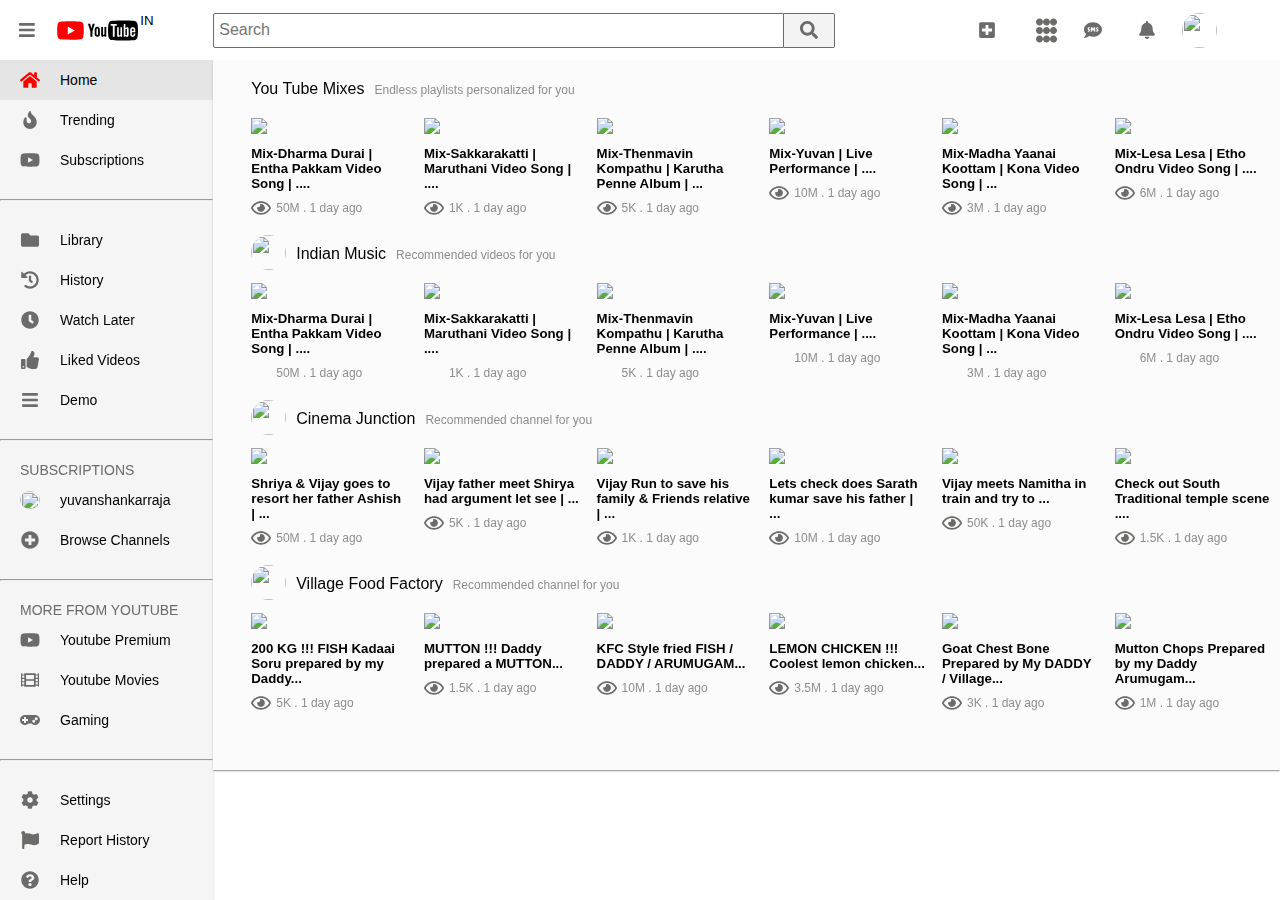
==== index.html @ 405118ec "Changed: SVG sprite images" ====
<!DOCTYPE html>
<html>
<head>
	<link rel="icon" href="images/favicon_96-vflW9Ec0w.png" sizez="96x96" />
	<title>YouTube</title>
	<meta charset="UTF-8" />
	<meta name="description" content="Youtube Web Application" />
	<meta name="keywords" content="youtube" />
	<meta name="author" content="Satham Hussain" />
	<meta name="viewport" content="width=device-width, initial-scale=1.0" />
	<link rel="stylesheet" href="youtube.css" />
</head>
<body>
	<header>
		<nav class="desktop">
			<ul class="col-l-2 left">
				<li class="col-l-2">
					<svg height="18" width="20">
						<use xlink:href="sprites.svg#bars"></use>
 					</svg>
				</li>
				<li class="col-l-10">
					<svg height="25" width="35">
						<use xlink:href="sprites.svg#play-icon"></use>
 					</svg>
					<svg height="25" width="35">
						<use xlink:href="sprites.svg#youtube"></use>
 					</svg>
 					<sup>IN</sup>
				</li>
			</ul>
			<ul class="col-l-7 desktop left">
				<li class="col-l-10">
					<div class="col-l-11">
						<input class="col-l-12" type="text" value="" placeholder="Search">
					</div>
					<div class="col-l-1">
						<svg height="18" width="20">
							<use xlink:href="sprites.svg#search-icon"></use>
						</svg>
					</div>
				</li>
			</ul>
			<ul class="col-l-3 right">
				<li class="col-l-2">
					<svg height="18" width="20">
						<use xlink:href="sprites.svg#plus-square"></use>
					</svg>
				</li>
				<li class="col-l-2">
					<svg preserveAspectRatio="xMidYMid meet" height="25" width="35">
						<use xlink:href="sprites.svg#ellipsis-v" x="0" y="0"></use>
						<use xlink:href="sprites.svg#ellipsis-v" x="7" y="0"></use>
						<use xlink:href="sprites.svg#ellipsis-v" x="14" y="0"></use>
					</svg>
				</li>
				<li class="col-l-2">
					<svg height="18" width="20">
						<use xlink:href="sprites.svg#sms"></use>
					</svg>
				</li>
				<li class="col-l-2">
					<svg height="18" width="20">
						<use xlink:href="sprites.svg#bell"></use>
					</svg>
					<!--
						<sup><div>6</div></sup>
					-->
				</li>
				<li class="col-l-2">
					<div class="user-img">
						<img src="https://yt3.ggpht.com/a-/AAuE7mBJAxGrt_FuOMkSn2NJ43f8de4fMuPC3uu2xA=s88-c-k-c0x00ffffff-no-rj-mo">
					</div>
				</li>
			</ul>
		</nav>

		<nav class="mobile">
			<ul class="left">
				<li>
					<svg height="18" width="20">
						<use xlink:href="sprites.svg#bars"></use>
 					</svg>
				</li>
				<li>
					<svg height="25" width="35">
						<use xlink:href="sprites.svg#play-icon"></use>
 					</svg>
					<svg height="25" width="35">
						<use xlink:href="sprites.svg#youtube"></use>
 					</svg>
 					<sup>IN</sup>
				</li>
			</ul>
			<ul class="right">
				<li>
					<svg height="18" width="20">
						<use xlink:href="sprites.svg#plus-square"></use>
					</svg>
				</li>
				<li>
					<svg height="18" width="20">
						<use xlink:href="sprites.svg#search-icon"></use>
					</svg>
				</li>
				<li>
					<div class="user-img">
						<img src="header/user-image.jpg">
					</div>
				</li>
			</ul>
		</nav>
	</header>

	<aside>
		<ul class="bottom">
			<li class="col-l-12">
				<svg height="18" width="20">
					<use xlink:href="sprites.svg#home"></use>
				</svg>
				<span>Home</span>
			</li>
			<li class="col-l-12">
				<svg height="18" width="20">
					<use xlink:href="sprites.svg#trending"></use>
				</svg>
				<span>Trending</span>
			</li>
			<li class="col-l-12">
				<svg height="18" width="20">
					<use fill="black" xlink:href="sprites.svg#play-icon-gray"></use>
				</svg>
				<span>Subscriptions</span>
			</li>
			<li class="col-l-12">
				<hr class="col-l-12" />
			</li>
			<li class="col-l-12">
				<svg height="18" width="20">
					<use xlink:href="sprites.svg#library"></use>
				</svg>
				<span>Library</span>
			</li>
			<li class="col-l-12">
				<svg height="18" width="20">
					<use xlink:href="sprites.svg#history"></use>
				</svg>
				<span>History</span>
			</li>
			<li class="col-l-12">
				<svg height="18" width="20">
					<use xlink:href="sprites.svg#clock"></use>
				</svg>
				<span>Watch Later</span>
			</li>
			<li class="col-l-12">
				<svg height="18" width="20">
					<use xlink:href="sprites.svg#thumbs-up"></use>
				</svg>
				<span>Liked Videos</span>
			</li>
			<li class="col-l-12">
				<svg height="18" width="20">
					<use xlink:href="sprites.svg#bars"></use>
				</svg>
				<span>Demo</span>
			</li>
			<li class="col-l-12">
				<hr class="col-l-12" />
			</li>
			<li class="col-l-12 aside-head">
				<span>SUBSCRIPTIONS</span>
			</li>
			<li class="col-l-12">
				<div>
					<img src="header/yuvan.jpg">
				</div>
				<div>
					<span>yuvanshankarraja</span>
				</div>
			</li>
			<li class="col-l-12">
				<svg height="18" width="20">
					<use xlink:href="sprites.svg#plus-circle"></use>
				</svg>
				<span>Browse Channels</span>
			</li>
			<li class="col-l-12">
				<hr class="col-l-12" />
			</li>
			<li class="col-l-12 aside-head">
				<span>MORE FROM YOUTUBE</span>
			</li>
			<li class="col-l-12">
				<svg height="18" width="20">
					<use xlink:href="sprites.svg#play-icon-gray"></use>
				</svg>
				<span>Youtube Premium</span>
			</li>
			<li class="col-l-12">
				<svg height="18" width="20">
					<use xlink:href="sprites.svg#film"></use>
				</svg>
				<span>Youtube Movies</span>
			</li>
			<li class="col-l-12">
				<svg height="18" width="20">
					<use xlink:href="sprites.svg#game"></use>
				</svg>
				<span>Gaming</span>
			</li>
			<li class="col-l-12">
				<hr class="col-l-12" />
			</li>
			<li class="col-l-12">
				<svg height="18" width="20">
					<use xlink:href="sprites.svg#settings"></use>
				</svg>
				<span>Settings</span>
			</li>
			<li class="col-l-12">
				<svg height="18" width="20">
					<use xlink:href="sprites.svg#flag"></use>
				</svg>
				<span>Report History</span>
			</li>
			<li class="col-l-12">
				<svg height="18" width="20">
					<use xlink:href="sprites.svg#questions"></use>
				</svg>
				<span>Help</span>
			</li>
			<li class="col-l-12">
				<svg height="18" width="20">
					<use xlink:href="sprites.svg#comments"></use>
				</svg>
				<span>Send Feedback</span>
			</li>
		</ul>
	</aside>

	<section>
		<div class="youtube-mixes">
	    	<div class="col-l-12">
	    		<div>
	            	<h4 class="left">You Tube Mixes</h4>
	            	<span>Endless playlists personalized for you</span>
	            </div>  
	    	</div>
	    	<div class="col-l-12">
	    		<div class="col-l-2 left">
	    			<div class="col-l-12">
	    				<img src="images/youtube-mix-1.jpg">
	    			</div>
	    			<div class="col-l-12">
		            	<h5>Mix-Dharma Durai | Entha Pakkam Video Song | ....</h5>
		        	</div>
		        	<div class="col-l-12">
		        		<svg height="18" width="20">
							<use xlink:href="sprites.svg#eye"></use>
						</svg>
		            	<span>50M . 1 day ago</span>
		        	</div>
	    		</div>
	    		<div class="col-l-2 left">
	    			<div class="col-l-12">
	    				<img src="images/youtube-mix-2.jpg">
	    			</div>
	    			<div class="col-l-12">
		            	<h5>Mix-Sakkarakatti | Maruthani Video Song | ....</h5>
		        	</div>
		        	<div class="col-l-12">
		        		<svg height="18" width="20">
							<use xlink:href="sprites.svg#eye"></use>
						</svg>
		            	<span>1K . 1 day ago</span>
		        	</div>
	    		</div>
	    		<div class="col-l-2 left">
	    			<div class="col-l-12">
	    				<img src="images/youtube-mix-3.jpg">
	    			</div>
	    			<div class="col-l-12">
		            	<h5>Mix-Thenmavin Kompathu | Karutha Penne Album | ...</h5>
		        	</div>
		        	<div class="col-l-12">
		        		<svg height="18" width="20">
							<use xlink:href="sprites.svg#eye"></use>
						</svg>
		            	<span>5K . 1 day ago</span>
		        	</div>
	    		</div>
	    		<div class="col-l-2 left">
	    			<div class="col-l-12">
	    				<img src="images/youtube-mix-4.jpg">
	    			</div>
	    			<div class="col-l-12">
		            	<h5>Mix-Yuvan | Live Performance | ....</h5>
		        	</div>
		        	<div class="col-l-12">
		        		<svg height="18" width="20">
							<use xlink:href="sprites.svg#eye"></use>
						</svg>
		            	<span>10M . 1 day ago</span>
		        	</div>
	    		</div>
	    		<div class="col-l-2 left">
	    			<div class="col-l-12">
	    				<img src="images/youtube-mix-5.jpg">
	    			</div>
	    			<div class="col-l-12">
		            	<h5>Mix-Madha Yaanai Koottam | Kona Video Song | ...</h5>
		        	</div>
		        	<div class="col-l-12">
		        		<svg height="18" width="20">
							<use xlink:href="sprites.svg#eye"></use>
						</svg>
		            	<span>3M . 1 day ago</span>
		        	</div>
	    		</div>
	    		<div class="col-l-2 left">
	    			<div class="col-l-12">
	    				<img src="images/youtube-mix-6.jpg">
	    			</div>
	    			<div class="col-l-12">
		            	<h5>Mix-Lesa Lesa | Etho Ondru Video Song | ....</h5>
		        	</div>
		        	<div class="col-l-12">
		        		<svg height="18" width="20">
							<use xlink:href="sprites.svg#eye"></use>
						</svg>
		            	<span>6M . 1 day ago</span>
		        	</div>
	    		</div>
		    </div>
	    </div>

	    <div class="youtube-mixes">
	    	<div class="col-l-12 channel">
	    		<div class="left">
	    			<img src="images/indian-music-header-img.jpg">
	    		</div>
	    		<div class="left">
	    			<h4 class="left">Indian Music</h4>
	    			<span>Recommended videos for you</span>
	    		</div> 
	    	</div>
	    	<div class="col-l-12">
	    		<div class="col-l-2 left">
	    			<div class="col-l-12">
	    				<img src="images/indian-music-1.webp">
	    			</div>
	    			<div class="col-l-12">
		            	<h5>Mix-Dharma Durai | Entha Pakkam Video Song | ....</h5>
		        	</div>
		        	<div class="col-l-12">
		        		<svg height="18" width="20">
							<use xlink:href="#eye"></use>
						</svg>
		            	<span>50M . 1 day ago</span>
		        	</div>
	    		</div>
	    		<div class="col-l-2 left">
	    			<div class="col-l-12">
	    				<img src="images/indian-music-2.webp">
	    			</div>
	    			<div class="col-l-12">
		            	<h5>Mix-Sakkarakatti | Maruthani Video Song | ....</h5>
		        	</div>
		        	<div class="col-l-12">
		        		<svg height="18" width="20">
							<use xlink:href="#eye"></use>
						</svg>
		            	<span>1K . 1 day ago</span>
		        	</div>
	    		</div>
	    		<div class="col-l-2 left">
	    			<div class="col-l-12">
	    				<img src="images/indian-music-3.webp">
	    			</div>
	    			<div class="col-l-12">
		            	<h5>Mix-Thenmavin Kompathu | Karutha Penne Album | ....</h5>
		        	</div>
		        	<div class="col-l-12">
		        		<svg height="18" width="20">
							<use xlink:href="#eye"></use>
						</svg>
		            	<span>5K . 1 day ago</span>
		        	</div>
	    		</div>
	    		<div class="col-l-2 left">
	    			<div class="col-l-12">
	    				<img src="images/indian-music-4.webp">
	    			</div>
	    			<div class="col-l-12">
		            	<h5>Mix-Yuvan | Live Performance | ....</h5>
		        	</div>
		        	<div class="col-l-12">
		        		<svg height="18" width="20">
							<use xlink:href="#eye"></use>
						</svg>
		            	<span>10M . 1 day ago</span>
		        	</div>
	    		</div>
	    		<div class="col-l-2 left">
	    			<div class="col-l-12">
	    				<img src="images/indian-music-5.webp">
	    			</div>
	    			<div class="col-l-12">
		            	<h5>Mix-Madha Yaanai Koottam | Kona Video Song | ...</h5>
		        	</div>
		        	<div class="col-l-12">
		        		<svg height="18" width="20">
							<use xlink:href="#eye"></use>
						</svg>
		            	<span>3M . 1 day ago</span>
		        	</div>
	    		</div>
	    		<div class="col-l-2 left">
	    			<div class="col-l-12">
	    				<img src="images/indian-music-6.webp">
	    			</div>
	    			<div class="col-l-12">
		            	<h5>Mix-Lesa Lesa | Etho Ondru Video Song | ....</h5>
		        	</div>
		        	<div class="col-l-12">
		        		<svg height="18" width="20">
							<use xlink:href="#eye"></use>
						</svg>
		            	<span>6M . 1 day ago</span>
		        	</div>
	    		</div>
		    </div>
	    </div>

	    <div class="youtube-mixes">
	    	<div class="col-l-12 channel">
	    		<div class="left">
	    			<img src="https://yt3.ggpht.com/a/AGF-l7905nm-gIWXtkDOrh_U5d5lN9LC7G1upDh61w=s88-c-k-c0x00ffffff-no-rj">
	    		</div>
	    		<div class="left">
	    			<h4 class="left">Cinema Junction</h4>
	            	<span>Recommended channel for you</span>
	    		</div>
	    	</div>
	    	<div class="col-l-12">
	    		<div class="col-l-2 left">
	    			<div class="col-l-12">
	    				<img src="https://i.ytimg.com/vi/OfsIRYeYGdY/hqdefault.jpg?sqp=-oaymwEZCNACELwBSFXyq4qpAwsIARUAAIhCGAFwAQ==&rs=AOn4CLDJxdCMRQsJl7ODzXnHjXT1UoSnSA">
	    			</div>
	    			<div class="col-l-12">
		            	<h5>Shriya & Vijay goes to resort her father Ashish | ...</h5>
		        	</div>
		        	<div class="col-l-12">
		        		<svg height="18" width="20">
							<use xlink:href="sprites.svg#eye"></use>
						</svg>
		            	<span>50M . 1 day ago</span>
		        	</div>
	    		</div>
	    		<div class="col-l-2 left">
	    			<div class="col-l-12">
	    				<img src="https://i.ytimg.com/vi/qJ5aTzxfykY/hqdefault.jpg?sqp=-oaymwEZCNACELwBSFXyq4qpAwsIARUAAIhCGAFwAQ==&rs=AOn4CLCFZbvv9BDdz9PlK1TyhgqrEJfb3Q">
	    			</div>
	    			<div class="col-l-12">
		            	<h5>Vijay father meet Shirya had argument let see | ...</h5>
		        	</div>
		        	<div class="col-l-12">
		        		<svg height="18" width="20">
							<use xlink:href="sprites.svg#eye"></use>
						</svg>
		            	<span>5K . 1 day ago</span>
		        	</div>
	    		</div>
	    		<div class="col-l-2 left">
	    			<div class="col-l-12">
	    				<img src="https://i.ytimg.com/vi/4RDtxdTxNQc/hqdefault.jpg?sqp=-oaymwEZCNACELwBSFXyq4qpAwsIARUAAIhCGAFwAQ==&rs=AOn4CLBUpXtq625wVirOW_Mavita_1dJFg">
	    			</div>
	    			<div class="col-l-12">
		            	<h5>Vijay Run to save his family & Friends relative | ...</h5>
		        	</div>
		        	<div class="col-l-12">
		        		<svg height="18" width="20">
							<use xlink:href="sprites.svg#eye"></use>
						</svg>
		            	<span>1K . 1 day ago</span>
		        	</div>
	    		</div>
	    		<div class="col-l-2 left">
	    			<div class="col-l-12">
	    				<img src="https://i.ytimg.com/vi/hNFfqd-wo4I/hqdefault.jpg?sqp=-oaymwEZCNACELwBSFXyq4qpAwsIARUAAIhCGAFwAQ==&rs=AOn4CLDd_AN0xjXiXEgQHyz-jgdqkmUaMA">
	    			</div>
	    			<div class="col-l-12">
		            	<h5>Lets check does Sarath kumar save his father | ...</h5>
		        	</div>
		        	<div class="col-l-12">
		        		<svg height="18" width="20">
							<use xlink:href="sprites.svg#eye"></use>
						</svg>
		            	<span>10M . 1 day ago</span>
		        	</div>
	    		</div>
	    		<div class="col-l-2 left">
	    			<div class="col-l-12">
	    				<img src="https://i.ytimg.com/vi/WTkRMgxRHDQ/hqdefault.jpg?sqp=-oaymwEZCNACELwBSFXyq4qpAwsIARUAAIhCGAFwAQ==&rs=AOn4CLB9iiphcHjc2hlstw6PK2V_9pXY0g">
	    			</div>
	    			<div class="col-l-12">
		            	<h5>Vijay meets Namitha in train and try to ...</h5>
		        	</div>
		        	<div class="col-l-12">
		        		<svg height="18" width="20">
							<use xlink:href="sprites.svg#eye"></use>
						</svg>
		            	<span>50K . 1 day ago</span>
		        	</div>
	    		</div>
	    		<div class="col-l-2 left">
	    			<div class="col-l-12">
	    				<img src="https://i.ytimg.com/vi/h6i3FiPhPXA/hqdefault.jpg?sqp=-oaymwEZCNACELwBSFXyq4qpAwsIARUAAIhCGAFwAQ==&rs=AOn4CLDx9l83N84GzfwCxyS_0PEZoBzB2w">
	    			</div>
	    			<div class="col-l-12">
		            	<h5>Check out South Traditional temple scene ....</h5>
		        	</div>
		        	<div class="col-l-12">
		        		<svg height="18" width="20">
							<use xlink:href="sprites.svg#eye"></use>
						</svg>
		            	<span>1.5K . 1 day ago</span>
		        	</div>
	    		</div>
		    </div>
	    </div>

	    <div class="youtube-mixes">
	    	<div class="col-l-12 channel">
	    		<div class="left">
	    			<img src="https://yt3.ggpht.com/a/AGF-l7_4Ahh2XSRoxNf2bhlQfdK2P7vnNA4dfEXTRQ=s88-c-k-c0x00ffffff-no-rj">
	    		</div>
	    		<div class="left">
	    			<h4 class="left">Village Food Factory</h4>
	            	<span>Recommended channel for you</span>
	            </div>
	    	</div>
	    	<div class="col-l-12">
	    		<div class="col-l-2 left">
	    			<div class="col-l-12">
	    				<img src="https://i.ytimg.com/vi/79e2HVpvVX8/hqdefault.jpg?sqp=-oaymwEZCNACELwBSFXyq4qpAwsIARUAAIhCGAFwAQ==&rs=AOn4CLBqh5DdJ_dCcXSzuVj0ioQP8wSCSA">
	    			</div>
	    			<div class="col-l-12">
		            	<h5>200 KG !!! FISH Kadaai Soru prepared by my Daddy...</h5>
		        	</div>
		        	<div class="col-l-12">
		        		<svg height="18" width="20">
							<use xlink:href="sprites.svg#eye"></use>
						</svg>
		            	<span>5K . 1 day ago</span>
		        	</div>
	    		</div>
	    		<div class="col-l-2 left">
	    			<div class="col-l-12">
	    				<img src="https://i.ytimg.com/vi/SEkb8II2pkw/hqdefault.jpg?sqp=-oaymwEZCNACELwBSFXyq4qpAwsIARUAAIhCGAFwAQ==&rs=AOn4CLB7vtYfnGqfY8SkvUWbG8uP13es4g">
	    			</div>
	    			<div class="col-l-12">
		            	<h5>MUTTON !!! Daddy prepared a MUTTON...</h5>
		        	</div>
		        	<div class="col-l-12">
		        		<svg height="18" width="20">
							<use xlink:href="sprites.svg#eye"></use>
						</svg>
		            	<span>1.5K . 1 day ago</span>
		        	</div>
	    		</div>
	    		<div class="col-l-2 left">
	    			<div class="col-l-12">
	    				<img src="https://i.ytimg.com/vi/_US4Q9t-tpw/hqdefault.jpg?sqp=-oaymwEZCNACELwBSFXyq4qpAwsIARUAAIhCGAFwAQ==&rs=AOn4CLDV2XbyvCvrbzXX6inefCihdtwgUQ">
	    			</div>
	    			<div class="col-l-12">
		            	<h5>KFC Style fried FISH / DADDY / ARUMUGAM...</h5>
		        	</div>
		        	<div class="col-l-12">
		        		<svg height="18" width="20">
							<use xlink:href="sprites.svg#eye"></use>
						</svg>
		            	<span>10M . 1 day ago</span>
		        	</div>
	    		</div>
	    		<div class="col-l-2 left">
	    			<div class="col-l-12">
	    				<img src="https://i.ytimg.com/vi/-dL-ga257T4/hqdefault.jpg?sqp=-oaymwEZCNACELwBSFXyq4qpAwsIARUAAIhCGAFwAQ==&rs=AOn4CLDP6pbHyFW6eKoW5vjq9dd9Y1bG2Q">
	    			</div>
	    			<div class="col-l-12">
		            	<h5>LEMON CHICKEN !!! Coolest lemon chicken...</h5>
		        	</div>
		        	<div class="col-l-12">
		        		<svg height="18" width="20">
							<use xlink:href="sprites.svg#eye"></use>
						</svg>
		            	<span>3.5M . 1 day ago</span>
		        	</div>
	    		</div>
	    		<div class="col-l-2 left">
	    			<div class="col-l-12">
	    				<img src="https://i.ytimg.com/vi/hzcMxguP4KQ/hqdefault.jpg?sqp=-oaymwEZCNACELwBSFXyq4qpAwsIARUAAIhCGAFwAQ==&rs=AOn4CLBrHBgc6M1DBLLa6YS6izGtNUtiPw">
	    			</div>
	    			<div class="col-l-12">
		            	<h5>Goat Chest Bone Prepared by My DADDY / Village...</h5>
		        	</div>
		        	<div class="col-l-12">
		        		<svg height="18" width="20">
							<use xlink:href="sprites.svg#eye"></use>
						</svg>
		            	<span>3K . 1 day ago</span>
		        	</div>
	    		</div>
	    		<div class="col-l-2 left">
	    			<div class="col-l-12">
	    				<img src="https://i.ytimg.com/vi/Bz9nQF2A2D8/hqdefault.jpg?sqp=-oaymwEZCNACELwBSFXyq4qpAwsIARUAAIhCGAFwAQ==&rs=AOn4CLBLjEgjsmLOBJ-CJZ-MsmtGMGsKnw">
	    			</div>
	    			<div class="col-l-12">
		            	<h5>Mutton Chops Prepared by my Daddy Arumugam...</h5>
		        	</div>
		        	<div class="col-l-12">
		        		<svg height="18" width="20">
							<use xlink:href="sprites.svg#eye"></use>
						</svg>
		            	<span>1M . 1 day ago</span>
		        	</div>
	    		</div>
		    </div>
	    </div>
	</section>
	
	<footer class="mobile">
		<nav>
			<ul>
				<li class="left">
					<div>
						<div>
							<svg height="18" width="20">
								<use xlink:href="sprites.svg#home"></use>
							</svg>
						</div>
						<div>
							<span>Home</span>
						</div>
					</div>
				</li>
				<li class="left">
					<div>
						<div>
							<svg height="18" width="20">
								<use xlink:href="sprites.svg#trending"></use>
							</svg>
						</div>
						<div>
							<span>Trending</span>
						</div>
					</div>
				</li>
				<li class="left">
					<div>
						<div>
							<svg height="18" width="20">
								<use xlink:href="sprites.svg#play-icon-gray"></use>
							</svg>
						</div>
						<div>
							<span>Subscriptions</span>
						</div>
					</div>
				</li>
				<li class="left">
					<div>
						<div>
							<svg height="18" width="20">
								<use xlink:href="sprites.svg#envelope"></use>
							</svg>
						</div>
						<div>
							<span>Inbox</span>
						</div>
					</div>
				</li>
				<li class="left">
					<div>
						<div>
							<svg height="18" width="20">
								<use xlink:href="sprites.svg#library"></use>
							</svg>
						</div>
						<div>
							<span>Library</span>
						</div>
					</div>
				</li>
			</ul>
		</nav>
	</footer>
</body>
</html>
---- youtube.css ----
/* ===================
Author: Satham Hussain
Copyright 2019 satham
Developed for youtube web app
Swatch Colors
#f5f5f5 -- Smokewhite
====================== */

/* resets and overrides
====================== */

* {
	box-sizing: border-box;
	margin: 0;
	padding: 0;
	font-family: Roboto, Oxygen-sans, Ubuntu, Cantarell, "Helvitica Neue", sans-serif !important;
}

body * {
	font-family: Roboto, Oxygen-sans, Ubuntu, Cantarell, "Helvitica Neue", sans-serif !important;
}

ul {
	list-style-type: none;
}

/* Link and type
================ */
a:hover, a:active, a:visited, a:link {text-decoration: none;}

a, span {display: inline-block;}

/*==========
main layouts
==========*/
header {
	position: fixed;
	top: 0;
	background: #ffffff;
	height: 60px;
	width: 100%;
	z-index: 999;
}

aside {
	position: fixed;
	top: 60px;
	height: 100%;
	width: 16.66%;
	box-shadow: 0 2px 1px -1px rgba(0,0,0,.2), 0 1px 1px 0 rgba(0,0,0,.14), 0 1px 3px 0 rgba(0,0,0,.12);
	background: #f5f5f5;
}

aside:hover {
	overflow-y: scroll;
}

section {
	position: absolute;
	top: 60px;
	left: 16.66%;
	width: 83.33%;
	z-index: 100;
	padding-bottom: 50px;
	padding-left: 30px;
	box-shadow: 0 2px 1px -1px rgba(0,0,0,.2), 0 1px 1px 0 rgba(0,0,0,.14), 0 1px 3px 0 rgba(0,0,0,.12);
	background: #fbfbfb;
}

footer {
	position: fixed;
	width: 100%;
	height: 50px;
	bottom: 0;
	background: #fbfbfb;
    z-index: 100;
    border-top: 1px solid #dbd1d1;
}

/* secondary layout
=================== */
[class*="col-"] {
	width: 100%;
}

@media only screen and (min-width: 600px) {
	.col-s-1 {
		width: 8.33%;
	}
	.col-s-2 {
		width: 16.66%;
	}
	.col-s-3 {
		width: 25%;
	}
	.col-s-4 {
		width: 33.33%;
	}
	.col-s-5 {
		width: 42.66%;
	}
	.col-s-6 {
		width: 50%;
	}
	.col-s-7 {
		width: 58.33%;
	}
	.col-s-8 {
		width: 66.66%;
	}
	.col-s-9 {
		width: 75%;
	}
	.col-s-10 {
		width: 83.33%;
	}
	.col-s-11 {
		width: 92.66%;
	}
	.col-s-12 {
		width: 100%;
	}
	.desktop {
		display: none;
	}
	.mobile {
		display: block;
	}
	aside {
		display: none;
	}
	section {
		width: 100%;
		left: 0;
		padding-left: 0;
	}
	section div.youtube-mixes > div:first-child h4 {
		float: none !important;
	}
	section div.youtube-mixes div:nth-child(2) div {
		padding-bottom: 8px;
	}
	section div.youtube-mixes > div:first-child {
		display: block !important;
	}
	section div.youtube-mixes > div:first-child span {
		padding: 0 !important;
	}
}

@media only screen and (min-width: 768px) {
	.col-l-1 {
		width: 8.33%;
	}
	.col-l-2 {
		width: 16.66%;
	}
	.col-l-3 {
		width: 25%;
	}
	.col-l-4 {
		width: 33.33%;
	}
	.col-l-5 {
		width: 42.66%;
	}
	.col-l-6 {
		width: 50%;
	}
	.col-l-7 {
		width: 58.33%;
	}
	.col-l-8 {
		width: 66.66%;
	}
	.col-l-9 {
		width: 75%;
	}
	.col-l-10 {
		width: 83.33%;
	}
	.col-l-11 {
		width: 92.66%;
	}
	.col-l-12 {
		width: 100%;
	}
	.desktop {
		display: block;
	}
	.mobile {
		display: none;
	}
	aside {
		display: block;
	}
	section {
		width: 83.33%;
		left: 16.66%;
		padding-left: 30px;
	}
	section div.youtube-mixes > div:first-child {
		display: flex !important;
	}
	section div.youtube-mixes > div:first-child h4 {
		float: left !important;
	}
	section div.youtube-mixes > div:first-child span {
		display: inline-block !important;
		padding-left: 10px !important;
	}
}

@media only screen and (max-width: 600px) {
	.desktop {
		display: none;
	}
	.mobile {
		display: block;
	}
	aside {
		display: none;
	}
	section {
		width: 100%;
		left: 0;
		padding-left: 0;
	}
	section div.youtube-mixes > div:first-child h4 {
		float: none !important;
	}
	section div.youtube-mixes div:nth-child(2) div {
		padding-bottom: 8px;
	}
	section div.youtube-mixes > div:first-child {
		display: block !important;
	}
	section div.youtube-mixes > div:first-child span {
		padding: 0 !important;
	}
}

@media (min-width: 768px) and (max-width: 1025px) {
	.desktop {
		display: block;
	}
	.mobile {
		display: none;
	}
	aside {
		width: 16.66%;
		display: block;
	}
	section {
		width: 83.33%;
	}
	section div.youtube-mixes > div:first-child {
		display: block !important;
	}
	section div.youtube-mixes > div:first-child h4 {
		float: left !important;
	}
	section div.youtube-mixes > div:first-child span {
		display: inline-block !important;
		padding-left: 10px !important;
	}
}

header nav ul {
	display: flex;
}

header nav ul, header nav ul li {
	height: 60px;
}

header nav ul li {
	display: flex;
	align-items: center;
}

header nav ul:first-child li:first-child {
	justify-content: space-around;
}

header nav ul:first-child li:nth-child(1), header nav ul:first-child li:nth-child(2) {
	padding-left: 8.33%;
}

header nav ul:first-child li:nth-child(2) svg {
	height: 25px;
	width: 35px;
}

header nav ul:first-child li:nth-child(2) svg:nth-child(2) {
	height: 45px;
	width: 50px;
}

header nav ul:first-child li:nth-child(2) sup {
	height: 35px;
	width: 25px;
	margin: 0 0 0 2px;
}

header nav ul li:nth-child(3) span {
	font-size: 11px;
    padding: 12px 0 0 2px;
    color: #6b6b69;
}

header nav ul:nth-child(2) li {
	justify-content: normal;
}

header nav ul:nth-child(2) li div:first-child {
	height: 35px;
}

header nav ul:nth-child(2) li div:nth-child(1) input {
    height: 35px;
    border-radius: 2px 0 0 2px;
    border: 1px solid #6b6b69;
    text-indent: 5px;
    font-size: 16px;
}

header nav ul:nth-child(2) li div:nth-child(2) {
	height: 35px;
	align-items: center;
	display: flex;
	border: 1px solid #6b6b69;
	border-radius: 0 2px 2px 0;
	border-left: none;
	justify-content: space-around;
	background: #f3f3f3;
}

header nav ul:nth-child(3) li {
	position: relative;
	justify-content: space-around;
}

header nav ul:nth-child(3) li:nth-child(4) sup {
	height: 60px;
    width: 20px;
    left: 26px;
    border-radius: 50%;
    font-size: 14px;
    top: 10px;
    position: absolute;
}

header nav ul:nth-child(3) li:nth-child(4) sup div {
	background: red;
    border-radius: 50%;
    text-align: center;
    color: white;
    font-weight: 600;
}

header nav ul div.user-img, header nav ul li div.user-img img {
	height: 35px;
    width: 35px;
}

header nav ul li div.user-img img {
    border-radius: 50%;
}

header nav:nth-child(2) ul:nth-child(2) li {
	padding: 0 15px 0 15px;
}

aside ul li {
	height: 40px;
    display: flex;
    align-items: center;
}

aside ul li:first-child {
	background: #e5e5e5;
}

aside ul li svg {
	margin: 0 20px 0 20px;
}

aside ul li span {
	font-size: 14px;
}

aside ul li.aside-head {
	color: #6b6b69;
  	height: 20px;
}

aside ul li.aside-head span {
	font-weight: 450;
	margin: 0 20px 0 20px;
}

aside ul li:nth-child(12) div:first-child {
	width: 20px;
    height: 18px;
    margin: 0 20px 0 20px;
}

aside ul li:nth-child(12) div:first-child img {
	width: 20px;
    height: 18px;
    border-radius: 50%;
}

section div.youtube-mixes > div:first-child {
	display: flex;
	align-items: center;
	height: 50px;
}

section div.youtube-mixes > div:first-child.channel img {
	height: 35px;
	width: 35px;
	border-radius: 50%;
	margin-right: 10px;
}

section div.youtube-mixes > div:first-child h4 {
	font-weight: 500 !important;
}

section div.youtube-mixes > div:first-child span, section div.youtube-mixes div:nth-child(2) > div div span {
    font-size: 12px;
    color: #8e8e8e;
    padding-left: 10px;
}

section div.youtube-mixes div:nth-child(2) > div div span {
	padding-left: 5px;
}

section div.youtube-mixes > div:first-child, section div.youtube-mixes div:nth-child(2) > div div {
	padding: 8px 8px 0 8px;
}

section div.youtube-mixes div:nth-child(2) > div div:nth-child(1) img {
	width: 100%;
}

section div.youtube-mixes div:nth-child(2) > div > div:nth-child(3) {
	display: flex;
	align-items: center;
}

footer nav, footer nav ul {
	height: 50px;
}

footer nav ul {
	display: flex;
    justify-content: space-around;
    align-items: center;
}

footer nav ul li {
	height: 40px;
}

footer nav ul li > div div:nth-child(1) {
	text-align: center;
}

footer nav ul li > div div:nth-child(2) span {
	font-size: 11px;
    color: #8e8e8e;
}

/* form elements
================ */
input {}
label {}
button {}

/* mischellaneous
================= */
.left {
	float: left;
}

.right {
	float: right;
}

.clear {
	clear: both;
}

.bottom {
	margin-bottom: 5em;
}
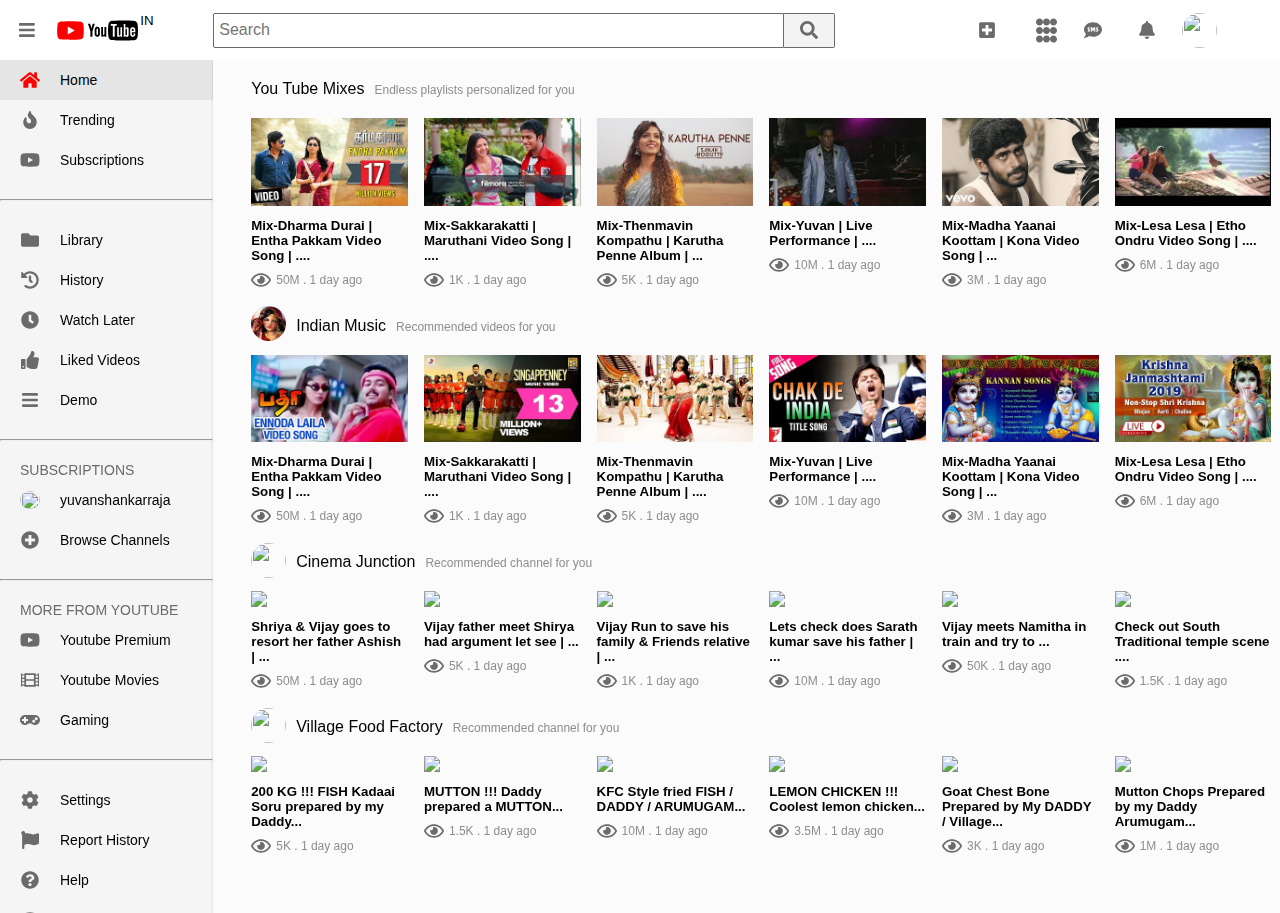
==== commit 33bec52f: "Added: Script in the index html file" ====
--- a/index.html
+++ b/index.html
@@ -355,7 +355,7 @@
 		        	</div>
 		        	<div class="col-l-12">
 		        		<svg height="18" width="20">
-							<use xlink:href="#eye"></use>
+							<use xlink:href="sprites.svg#eye"></use>
 						</svg>
 		            	<span>50M . 1 day ago</span>
 		        	</div>
@@ -369,7 +369,7 @@
 		        	</div>
 		        	<div class="col-l-12">
 		        		<svg height="18" width="20">
-							<use xlink:href="#eye"></use>
+							<use xlink:href="sprites.svg#eye"></use>
 						</svg>
 		            	<span>1K . 1 day ago</span>
 		        	</div>
@@ -383,7 +383,7 @@
 		        	</div>
 		        	<div class="col-l-12">
 		        		<svg height="18" width="20">
-							<use xlink:href="#eye"></use>
+							<use xlink:href="sprites.svg#eye"></use>
 						</svg>
 		            	<span>5K . 1 day ago</span>
 		        	</div>
@@ -397,7 +397,7 @@
 		        	</div>
 		        	<div class="col-l-12">
 		        		<svg height="18" width="20">
-							<use xlink:href="#eye"></use>
+							<use xlink:href="sprites.svg#eye"></use>
 						</svg>
 		            	<span>10M . 1 day ago</span>
 		        	</div>
@@ -411,7 +411,7 @@
 		        	</div>
 		        	<div class="col-l-12">
 		        		<svg height="18" width="20">
-							<use xlink:href="#eye"></use>
+							<use xlink:href="sprites.svg#eye"></use>
 						</svg>
 		            	<span>3M . 1 day ago</span>
 		        	</div>
@@ -425,7 +425,7 @@
 		        	</div>
 		        	<div class="col-l-12">
 		        		<svg height="18" width="20">
-							<use xlink:href="#eye"></use>
+							<use xlink:href="sprites.svg#eye"></use>
 						</svg>
 		            	<span>6M . 1 day ago</span>
 		        	</div>
@@ -696,5 +696,6 @@
 			</ul>
 		</nav>
 	</footer>
+	<script defer="" src="https://icomoon.io/svgxuse-demo/bower_components/svgxuse/svgxuse.js"></script>
 </body>
 </html>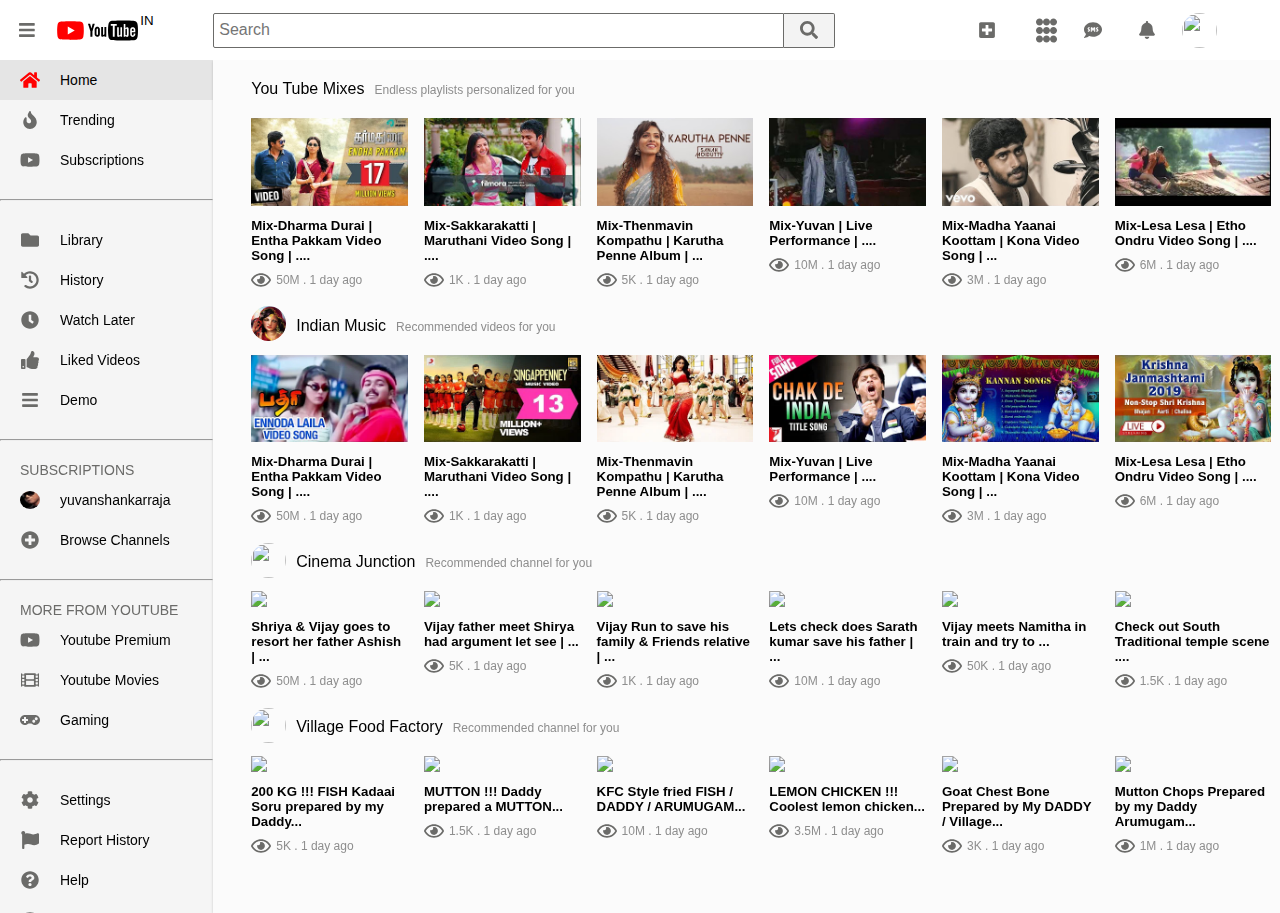
==== commit 3de98ce2: "Changed: image src path" ====
--- a/index.html
+++ b/index.html
@@ -173,7 +173,7 @@
 			</li>
 			<li class="col-l-12">
 				<div>
-					<img src="header/yuvan.jpg">
+					<img src="images/header/yuvan.jpg">
 				</div>
 				<div>
 					<span>yuvanshankarraja</span>
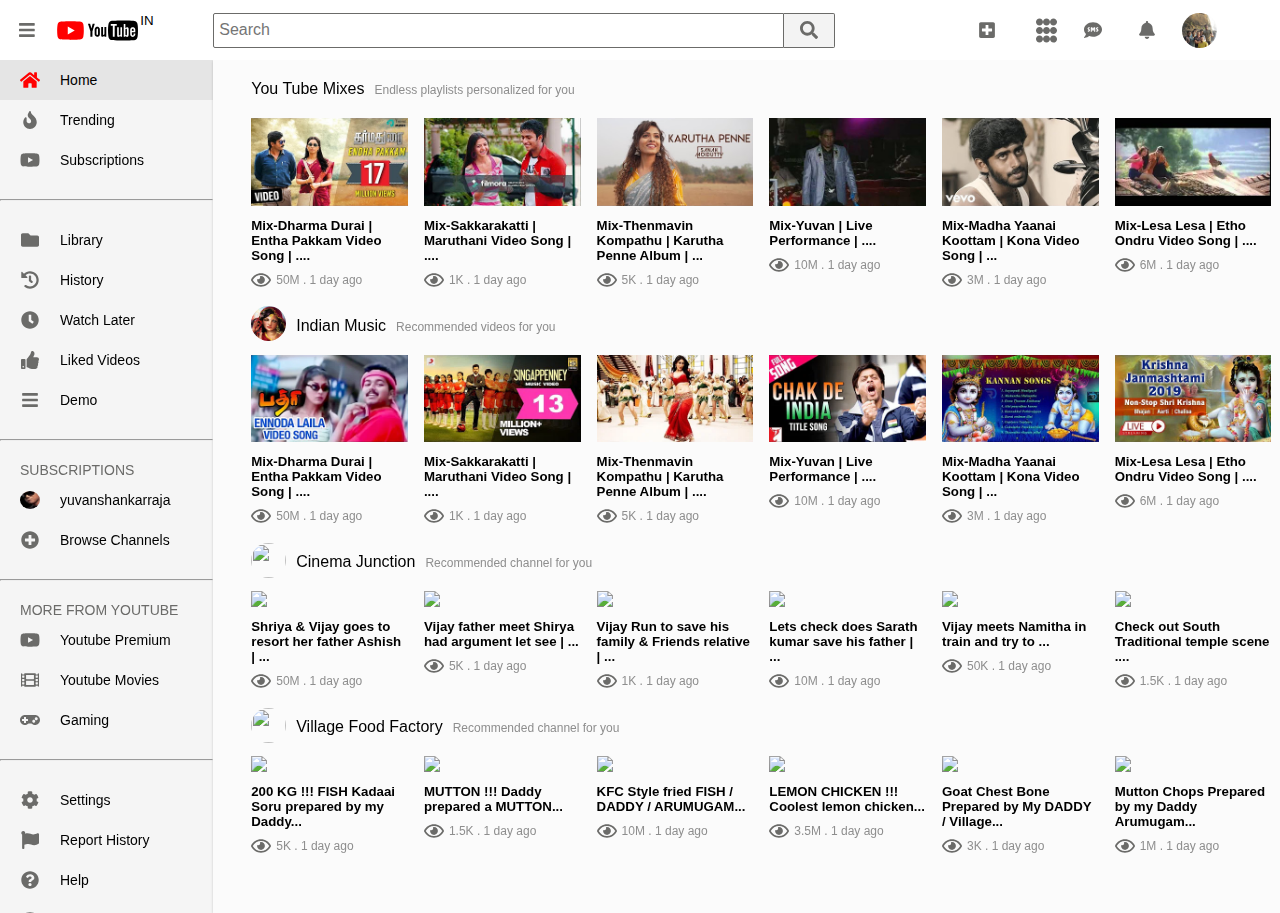
==== commit 3588222d: "Changed: Image source in the image elements" ====
--- a/index.html
+++ b/index.html
@@ -69,7 +69,7 @@
 				</li>
 				<li class="col-l-2">
 					<div class="user-img">
-						<img src="https://yt3.ggpht.com/a-/AAuE7mBJAxGrt_FuOMkSn2NJ43f8de4fMuPC3uu2xA=s88-c-k-c0x00ffffff-no-rj-mo">
+						<img src="images/header/user-image.jpg">
 					</div>
 				</li>
 			</ul>
@@ -105,7 +105,7 @@
 				</li>
 				<li>
 					<div class="user-img">
-						<img src="header/user-image.jpg">
+						<img src="images/header/user-image.jpg">
 					</div>
 				</li>
 			</ul>
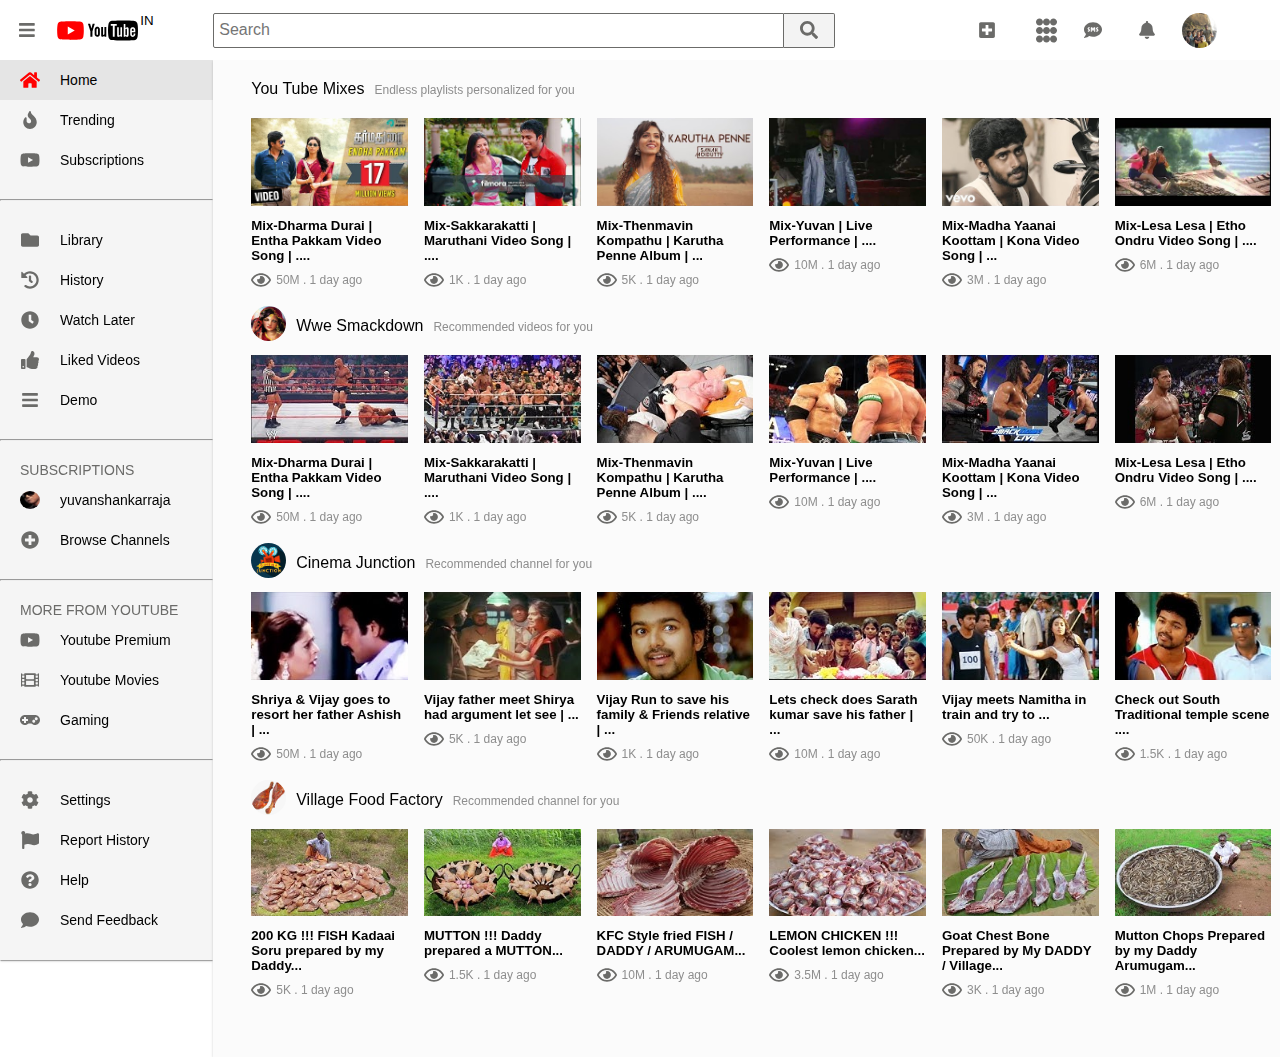
==== commit afa19f98: "Removed: All external images and moved to local" ====
--- a/index.html
+++ b/index.html
@@ -239,6 +239,17 @@
 		</ul>
 	</aside>
 
+	<aside class="collapse" style="display: none;">
+		<ul class="bottom">
+			<li class="col-l-12">
+				<svg height="18" width="20">
+					<use xlink:href="#home"></use>
+				</svg>
+				<span>Home</span>
+			</li>
+		</ul>
+	</aside>
+
 	<section>
 		<div class="youtube-mixes">
 	    	<div class="col-l-12">
@@ -341,14 +352,14 @@
 	    			<img src="images/indian-music-header-img.jpg">
 	    		</div>
 	    		<div class="left">
-	    			<h4 class="left">Indian Music</h4>
+	    			<h4 class="left">Wwe Smackdown</h4>
 	    			<span>Recommended videos for you</span>
 	    		</div> 
 	    	</div>
 	    	<div class="col-l-12">
 	    		<div class="col-l-2 left">
 	    			<div class="col-l-12">
-	    				<img src="images/indian-music-1.webp">
+	    				<img src="images/wwe-smackdown-1.jpg">
 	    			</div>
 	    			<div class="col-l-12">
 		            	<h5>Mix-Dharma Durai | Entha Pakkam Video Song | ....</h5>
@@ -362,7 +373,7 @@
 	    		</div>
 	    		<div class="col-l-2 left">
 	    			<div class="col-l-12">
-	    				<img src="images/indian-music-2.webp">
+	    				<img src="images/wwe-smackdown-2.jpg">
 	    			</div>
 	    			<div class="col-l-12">
 		            	<h5>Mix-Sakkarakatti | Maruthani Video Song | ....</h5>
@@ -376,7 +387,7 @@
 	    		</div>
 	    		<div class="col-l-2 left">
 	    			<div class="col-l-12">
-	    				<img src="images/indian-music-3.webp">
+	    				<img src="images/wwe-smackdown-3.jpg">
 	    			</div>
 	    			<div class="col-l-12">
 		            	<h5>Mix-Thenmavin Kompathu | Karutha Penne Album | ....</h5>
@@ -390,7 +401,7 @@
 	    		</div>
 	    		<div class="col-l-2 left">
 	    			<div class="col-l-12">
-	    				<img src="images/indian-music-4.webp">
+	    				<img src="images/wwe-smackdown-4.jpg">
 	    			</div>
 	    			<div class="col-l-12">
 		            	<h5>Mix-Yuvan | Live Performance | ....</h5>
@@ -404,7 +415,7 @@
 	    		</div>
 	    		<div class="col-l-2 left">
 	    			<div class="col-l-12">
-	    				<img src="images/indian-music-5.webp">
+	    				<img src="images/wwe-smackdown-5.jpg">
 	    			</div>
 	    			<div class="col-l-12">
 		            	<h5>Mix-Madha Yaanai Koottam | Kona Video Song | ...</h5>
@@ -418,7 +429,7 @@
 	    		</div>
 	    		<div class="col-l-2 left">
 	    			<div class="col-l-12">
-	    				<img src="images/indian-music-6.webp">
+	    				<img src="images/wwe-smackdown-6.jpg">
 	    			</div>
 	    			<div class="col-l-12">
 		            	<h5>Mix-Lesa Lesa | Etho Ondru Video Song | ....</h5>
@@ -436,7 +447,7 @@
 	    <div class="youtube-mixes">
 	    	<div class="col-l-12 channel">
 	    		<div class="left">
-	    			<img src="https://yt3.ggpht.com/a/AGF-l7905nm-gIWXtkDOrh_U5d5lN9LC7G1upDh61w=s88-c-k-c0x00ffffff-no-rj">
+	    			<img src="images/cinema-junction-header-image.jpg">
 	    		</div>
 	    		<div class="left">
 	    			<h4 class="left">Cinema Junction</h4>
@@ -446,7 +457,7 @@
 	    	<div class="col-l-12">
 	    		<div class="col-l-2 left">
 	    			<div class="col-l-12">
-	    				<img src="https://i.ytimg.com/vi/OfsIRYeYGdY/hqdefault.jpg?sqp=-oaymwEZCNACELwBSFXyq4qpAwsIARUAAIhCGAFwAQ==&rs=AOn4CLDJxdCMRQsJl7ODzXnHjXT1UoSnSA">
+	    				<img src="images/cinema-junction-1.jpg">
 	    			</div>
 	    			<div class="col-l-12">
 		            	<h5>Shriya & Vijay goes to resort her father Ashish | ...</h5>
@@ -460,7 +471,7 @@
 	    		</div>
 	    		<div class="col-l-2 left">
 	    			<div class="col-l-12">
-	    				<img src="https://i.ytimg.com/vi/qJ5aTzxfykY/hqdefault.jpg?sqp=-oaymwEZCNACELwBSFXyq4qpAwsIARUAAIhCGAFwAQ==&rs=AOn4CLCFZbvv9BDdz9PlK1TyhgqrEJfb3Q">
+	    				<img src="images/cinema-junction-2.jpg">
 	    			</div>
 	    			<div class="col-l-12">
 		            	<h5>Vijay father meet Shirya had argument let see | ...</h5>
@@ -474,7 +485,7 @@
 	    		</div>
 	    		<div class="col-l-2 left">
 	    			<div class="col-l-12">
-	    				<img src="https://i.ytimg.com/vi/4RDtxdTxNQc/hqdefault.jpg?sqp=-oaymwEZCNACELwBSFXyq4qpAwsIARUAAIhCGAFwAQ==&rs=AOn4CLBUpXtq625wVirOW_Mavita_1dJFg">
+	    				<img src="images/cinema-junction-3.jpg">
 	    			</div>
 	    			<div class="col-l-12">
 		            	<h5>Vijay Run to save his family & Friends relative | ...</h5>
@@ -488,7 +499,7 @@
 	    		</div>
 	    		<div class="col-l-2 left">
 	    			<div class="col-l-12">
-	    				<img src="https://i.ytimg.com/vi/hNFfqd-wo4I/hqdefault.jpg?sqp=-oaymwEZCNACELwBSFXyq4qpAwsIARUAAIhCGAFwAQ==&rs=AOn4CLDd_AN0xjXiXEgQHyz-jgdqkmUaMA">
+	    				<img src="images/cinema-junction-4.jpg">
 	    			</div>
 	    			<div class="col-l-12">
 		            	<h5>Lets check does Sarath kumar save his father | ...</h5>
@@ -502,7 +513,7 @@
 	    		</div>
 	    		<div class="col-l-2 left">
 	    			<div class="col-l-12">
-	    				<img src="https://i.ytimg.com/vi/WTkRMgxRHDQ/hqdefault.jpg?sqp=-oaymwEZCNACELwBSFXyq4qpAwsIARUAAIhCGAFwAQ==&rs=AOn4CLB9iiphcHjc2hlstw6PK2V_9pXY0g">
+	    				<img src="images/cinema-junction-5.jpg">
 	    			</div>
 	    			<div class="col-l-12">
 		            	<h5>Vijay meets Namitha in train and try to ...</h5>
@@ -516,7 +527,7 @@
 	    		</div>
 	    		<div class="col-l-2 left">
 	    			<div class="col-l-12">
-	    				<img src="https://i.ytimg.com/vi/h6i3FiPhPXA/hqdefault.jpg?sqp=-oaymwEZCNACELwBSFXyq4qpAwsIARUAAIhCGAFwAQ==&rs=AOn4CLDx9l83N84GzfwCxyS_0PEZoBzB2w">
+	    				<img src="images/cinema-junction-6.jpg">
 	    			</div>
 	    			<div class="col-l-12">
 		            	<h5>Check out South Traditional temple scene ....</h5>
@@ -534,7 +545,7 @@
 	    <div class="youtube-mixes">
 	    	<div class="col-l-12 channel">
 	    		<div class="left">
-	    			<img src="https://yt3.ggpht.com/a/AGF-l7_4Ahh2XSRoxNf2bhlQfdK2P7vnNA4dfEXTRQ=s88-c-k-c0x00ffffff-no-rj">
+	    			<img src="images/village-food-factory-header-image.jpg">
 	    		</div>
 	    		<div class="left">
 	    			<h4 class="left">Village Food Factory</h4>
@@ -544,7 +555,7 @@
 	    	<div class="col-l-12">
 	    		<div class="col-l-2 left">
 	    			<div class="col-l-12">
-	    				<img src="https://i.ytimg.com/vi/79e2HVpvVX8/hqdefault.jpg?sqp=-oaymwEZCNACELwBSFXyq4qpAwsIARUAAIhCGAFwAQ==&rs=AOn4CLBqh5DdJ_dCcXSzuVj0ioQP8wSCSA">
+	    				<img src="images/village-food-factory-1.jpg">
 	    			</div>
 	    			<div class="col-l-12">
 		            	<h5>200 KG !!! FISH Kadaai Soru prepared by my Daddy...</h5>
@@ -558,7 +569,7 @@
 	    		</div>
 	    		<div class="col-l-2 left">
 	    			<div class="col-l-12">
-	    				<img src="https://i.ytimg.com/vi/SEkb8II2pkw/hqdefault.jpg?sqp=-oaymwEZCNACELwBSFXyq4qpAwsIARUAAIhCGAFwAQ==&rs=AOn4CLB7vtYfnGqfY8SkvUWbG8uP13es4g">
+	    				<img src="images/village-food-factory-2.jpg">
 	    			</div>
 	    			<div class="col-l-12">
 		            	<h5>MUTTON !!! Daddy prepared a MUTTON...</h5>
@@ -572,7 +583,7 @@
 	    		</div>
 	    		<div class="col-l-2 left">
 	    			<div class="col-l-12">
-	    				<img src="https://i.ytimg.com/vi/_US4Q9t-tpw/hqdefault.jpg?sqp=-oaymwEZCNACELwBSFXyq4qpAwsIARUAAIhCGAFwAQ==&rs=AOn4CLDV2XbyvCvrbzXX6inefCihdtwgUQ">
+	    				<img src="images/village-food-factory-3.jpg">
 	    			</div>
 	    			<div class="col-l-12">
 		            	<h5>KFC Style fried FISH / DADDY / ARUMUGAM...</h5>
@@ -586,7 +597,7 @@
 	    		</div>
 	    		<div class="col-l-2 left">
 	    			<div class="col-l-12">
-	    				<img src="https://i.ytimg.com/vi/-dL-ga257T4/hqdefault.jpg?sqp=-oaymwEZCNACELwBSFXyq4qpAwsIARUAAIhCGAFwAQ==&rs=AOn4CLDP6pbHyFW6eKoW5vjq9dd9Y1bG2Q">
+	    				<img src="images/village-food-factory-4.jpg">
 	    			</div>
 	    			<div class="col-l-12">
 		            	<h5>LEMON CHICKEN !!! Coolest lemon chicken...</h5>
@@ -600,7 +611,7 @@
 	    		</div>
 	    		<div class="col-l-2 left">
 	    			<div class="col-l-12">
-	    				<img src="https://i.ytimg.com/vi/hzcMxguP4KQ/hqdefault.jpg?sqp=-oaymwEZCNACELwBSFXyq4qpAwsIARUAAIhCGAFwAQ==&rs=AOn4CLBrHBgc6M1DBLLa6YS6izGtNUtiPw">
+	    				<img src="images/village-food-factory-5.jpg">
 	    			</div>
 	    			<div class="col-l-12">
 		            	<h5>Goat Chest Bone Prepared by My DADDY / Village...</h5>
@@ -614,7 +625,7 @@
 	    		</div>
 	    		<div class="col-l-2 left">
 	    			<div class="col-l-12">
-	    				<img src="https://i.ytimg.com/vi/Bz9nQF2A2D8/hqdefault.jpg?sqp=-oaymwEZCNACELwBSFXyq4qpAwsIARUAAIhCGAFwAQ==&rs=AOn4CLBLjEgjsmLOBJ-CJZ-MsmtGMGsKnw">
+	    				<img src="images/village-food-factory-6.jpg">
 	    			</div>
 	    			<div class="col-l-12">
 		            	<h5>Mutton Chops Prepared by my Daddy Arumugam...</h5>
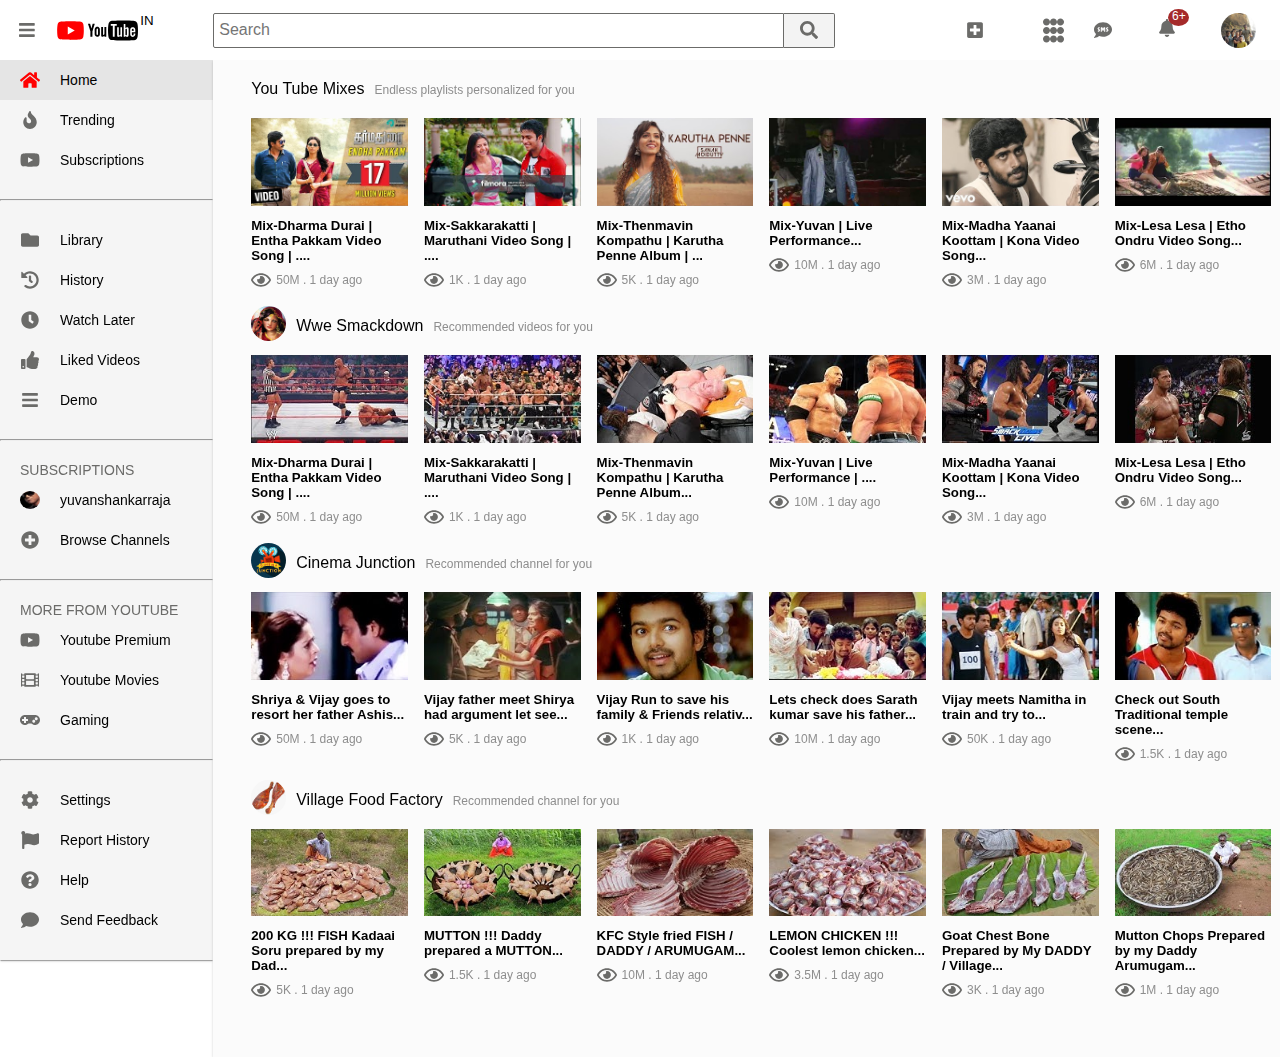
==== commit 65385fcc: "Added: Notification UI" ====
--- a/index.html
+++ b/index.html
@@ -60,12 +60,12 @@
 					</svg>
 				</li>
 				<li class="col-l-2">
-					<svg height="18" width="20">
-						<use xlink:href="sprites.svg#bell"></use>
-					</svg>
-					<!--
-						<sup><div>6</div></sup>
-					-->
+					<div class="notification">
+                        <svg class="" height="18" width="20">
+                            <use xlink:href="sprites.svg#bell"></use>
+                        </svg>
+    					<div class="notification-count">6+</div>
+    				</div>
 				</li>
 				<li class="col-l-2">
 					<div class="user-img">
@@ -250,7 +250,7 @@
 		</ul>
 	</aside>
 
-	<section>
+		<section>
 		<div class="youtube-mixes">
 	    	<div class="col-l-12">
 	    		<div>
@@ -306,7 +306,7 @@
 	    				<img src="images/youtube-mix-4.jpg">
 	    			</div>
 	    			<div class="col-l-12">
-		            	<h5>Mix-Yuvan | Live Performance | ....</h5>
+		            	<h5>Mix-Yuvan | Live Performance...</h5>
 		        	</div>
 		        	<div class="col-l-12">
 		        		<svg height="18" width="20">
@@ -320,7 +320,7 @@
 	    				<img src="images/youtube-mix-5.jpg">
 	    			</div>
 	    			<div class="col-l-12">
-		            	<h5>Mix-Madha Yaanai Koottam | Kona Video Song | ...</h5>
+		            	<h5>Mix-Madha Yaanai Koottam | Kona Video Song...</h5>
 		        	</div>
 		        	<div class="col-l-12">
 		        		<svg height="18" width="20">
@@ -334,7 +334,7 @@
 	    				<img src="images/youtube-mix-6.jpg">
 	    			</div>
 	    			<div class="col-l-12">
-		            	<h5>Mix-Lesa Lesa | Etho Ondru Video Song | ....</h5>
+		            	<h5>Mix-Lesa Lesa | Etho Ondru Video Song...</h5>
 		        	</div>
 		        	<div class="col-l-12">
 		        		<svg height="18" width="20">
@@ -390,7 +390,7 @@
 	    				<img src="images/wwe-smackdown-3.jpg">
 	    			</div>
 	    			<div class="col-l-12">
-		            	<h5>Mix-Thenmavin Kompathu | Karutha Penne Album | ....</h5>
+		            	<h5>Mix-Thenmavin Kompathu | Karutha Penne Album...</h5>
 		        	</div>
 		        	<div class="col-l-12">
 		        		<svg height="18" width="20">
@@ -418,7 +418,7 @@
 	    				<img src="images/wwe-smackdown-5.jpg">
 	    			</div>
 	    			<div class="col-l-12">
-		            	<h5>Mix-Madha Yaanai Koottam | Kona Video Song | ...</h5>
+		            	<h5>Mix-Madha Yaanai Koottam | Kona Video Song...</h5>
 		        	</div>
 		        	<div class="col-l-12">
 		        		<svg height="18" width="20">
@@ -432,7 +432,7 @@
 	    				<img src="images/wwe-smackdown-6.jpg">
 	    			</div>
 	    			<div class="col-l-12">
-		            	<h5>Mix-Lesa Lesa | Etho Ondru Video Song | ....</h5>
+		            	<h5>Mix-Lesa Lesa | Etho Ondru Video Song...</h5>
 		        	</div>
 		        	<div class="col-l-12">
 		        		<svg height="18" width="20">
@@ -460,7 +460,7 @@
 	    				<img src="images/cinema-junction-1.jpg">
 	    			</div>
 	    			<div class="col-l-12">
-		            	<h5>Shriya & Vijay goes to resort her father Ashish | ...</h5>
+		            	<h5>Shriya & Vijay goes to resort her father Ashis...</h5>
 		        	</div>
 		        	<div class="col-l-12">
 		        		<svg height="18" width="20">
@@ -474,7 +474,7 @@
 	    				<img src="images/cinema-junction-2.jpg">
 	    			</div>
 	    			<div class="col-l-12">
-		            	<h5>Vijay father meet Shirya had argument let see | ...</h5>
+		            	<h5>Vijay father meet Shirya had argument let see...</h5>
 		        	</div>
 		        	<div class="col-l-12">
 		        		<svg height="18" width="20">
@@ -488,7 +488,7 @@
 	    				<img src="images/cinema-junction-3.jpg">
 	    			</div>
 	    			<div class="col-l-12">
-		            	<h5>Vijay Run to save his family & Friends relative | ...</h5>
+		            	<h5>Vijay Run to save his family & Friends relativ...</h5>
 		        	</div>
 		        	<div class="col-l-12">
 		        		<svg height="18" width="20">
@@ -502,7 +502,7 @@
 	    				<img src="images/cinema-junction-4.jpg">
 	    			</div>
 	    			<div class="col-l-12">
-		            	<h5>Lets check does Sarath kumar save his father | ...</h5>
+		            	<h5>Lets check does Sarath kumar save his father...</h5>
 		        	</div>
 		        	<div class="col-l-12">
 		        		<svg height="18" width="20">
@@ -516,7 +516,7 @@
 	    				<img src="images/cinema-junction-5.jpg">
 	    			</div>
 	    			<div class="col-l-12">
-		            	<h5>Vijay meets Namitha in train and try to ...</h5>
+		            	<h5>Vijay meets Namitha in train and try to...</h5>
 		        	</div>
 		        	<div class="col-l-12">
 		        		<svg height="18" width="20">
@@ -530,7 +530,7 @@
 	    				<img src="images/cinema-junction-6.jpg">
 	    			</div>
 	    			<div class="col-l-12">
-		            	<h5>Check out South Traditional temple scene ....</h5>
+		            	<h5>Check out South Traditional temple scene...</h5>
 		        	</div>
 		        	<div class="col-l-12">
 		        		<svg height="18" width="20">
@@ -558,7 +558,7 @@
 	    				<img src="images/village-food-factory-1.jpg">
 	    			</div>
 	    			<div class="col-l-12">
-		            	<h5>200 KG !!! FISH Kadaai Soru prepared by my Daddy...</h5>
+		            	<h5>200 KG !!! FISH Kadaai Soru prepared by my Dad...</h5>
 		        	</div>
 		        	<div class="col-l-12">
 		        		<svg height="18" width="20">
@@ -682,10 +682,11 @@
 				</li>
 				<li class="left">
 					<div>
-						<div>
+						<div class="notification">
 							<svg height="18" width="20">
 								<use xlink:href="sprites.svg#envelope"></use>
 							</svg>
+							<div class="notification-count">6+</div>
 						</div>
 						<div>
 							<span>Inbox</span>
--- a/youtube.css
+++ b/youtube.css
@@ -70,7 +70,7 @@
 footer {
 	position: fixed;
 	width: 100%;
-	height: 50px;
+	height: 60px;
 	bottom: 0;
 	background: #fbfbfb;
     z-index: 100;
@@ -336,11 +336,11 @@
 	background: #f3f3f3;
 }
 
-header nav ul:nth-child(3) li {
-	position: relative;
+header nav ul:nth-child(3) {
 	justify-content: space-around;
 }
 
+/*
 header nav ul:nth-child(3) li:nth-child(4) sup {
 	height: 60px;
     width: 20px;
@@ -358,6 +358,26 @@
     color: white;
     font-weight: 600;
 }
+*/
+
+header nav ul:nth-child(3) li:nth-child(4) .notification, footer nav ul li:nth-child(4) .notification {
+	position: relative;
+}
+
+header nav ul:nth-child(3) li:nth-child(4) .notification .notification-count, footer nav ul li:nth-child(4) .notification .notification-count {
+	font-size: 12px;
+    background: brown;
+    width: 21px;
+    height: 17px;
+    border-radius: 50%;
+    text-align: center;
+    color: white;
+    font-weight: 500;
+    position: absolute;
+    top: -10px;
+    right: 0;
+    left: 11px;
+}
 
 header nav ul div.user-img, header nav ul li div.user-img img {
 	height: 35px;
@@ -453,7 +473,7 @@
 }
 
 footer nav, footer nav ul {
-	height: 50px;
+	height: 60px;
 }
 
 footer nav ul {
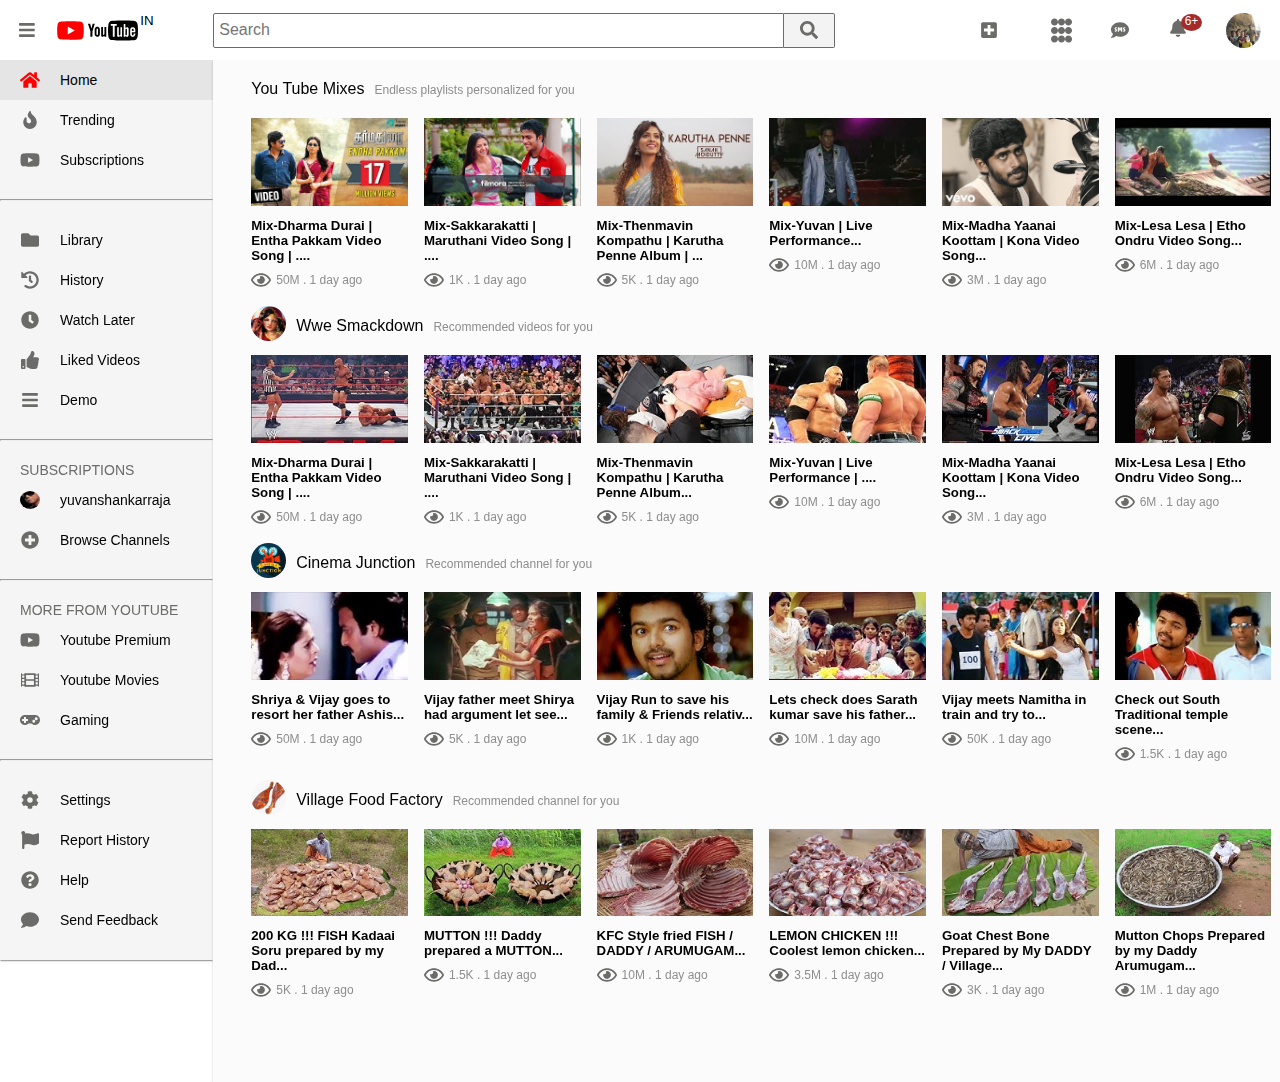
==== commit d8db3e15: "Added: Mini side-bar UI" ====
--- a/index.html
+++ b/index.html
@@ -9,12 +9,27 @@
 	<meta name="author" content="Satham Hussain" />
 	<meta name="viewport" content="width=device-width, initial-scale=1.0" />
 	<link rel="stylesheet" href="youtube.css" />
+	<script type="text/javascript">
+		function collapse () {
+			var asideLarge = document.getElementById("aside-large");
+			var asideSmall = document.getElementById("aside-small");
+			if (asideSmall.style.display === "" || asideSmall.style.display === "none") {
+		      	asideSmall.style.display = "block";
+		      	asideLarge.style.display = "none";
+		      	document.getElementsByTagName("section")[0].setAttribute("class", "enlarge");
+		    } else {
+		    	asideSmall.style.display = "none";
+		    	asideLarge.style.display = "block";
+		    	document.getElementsByTagName("section")[0].setAttribute("class", "");
+		    }
+		}
+	</script>
 </head>
 <body>
 	<header>
 		<nav class="desktop">
 			<ul class="col-l-2 left">
-				<li class="col-l-2">
+				<li onclick="collapse();" class="col-l-2">
 					<svg height="18" width="20">
 						<use xlink:href="sprites.svg#bars"></use>
  					</svg>
@@ -42,24 +57,24 @@
 				</li>
 			</ul>
 			<ul class="col-l-3 right">
-				<li class="col-l-2">
+				<li class="">
 					<svg height="18" width="20">
 						<use xlink:href="sprites.svg#plus-square"></use>
 					</svg>
 				</li>
-				<li class="col-l-2">
+				<li class="">
 					<svg preserveAspectRatio="xMidYMid meet" height="25" width="35">
 						<use xlink:href="sprites.svg#ellipsis-v" x="0" y="0"></use>
 						<use xlink:href="sprites.svg#ellipsis-v" x="7" y="0"></use>
 						<use xlink:href="sprites.svg#ellipsis-v" x="14" y="0"></use>
 					</svg>
 				</li>
-				<li class="col-l-2">
+				<li class="">
 					<svg height="18" width="20">
 						<use xlink:href="sprites.svg#sms"></use>
 					</svg>
 				</li>
-				<li class="col-l-2">
+				<li class="">
 					<div class="notification">
                         <svg class="" height="18" width="20">
                             <use xlink:href="sprites.svg#bell"></use>
@@ -67,7 +82,7 @@
     					<div class="notification-count">6+</div>
     				</div>
 				</li>
-				<li class="col-l-2">
+				<li class="">
 					<div class="user-img">
 						<img src="images/header/user-image.jpg">
 					</div>
@@ -112,7 +127,7 @@
 		</nav>
 	</header>
 
-	<aside>
+	<aside id="aside-large" class="large">
 		<ul class="bottom">
 			<li class="col-l-12">
 				<svg height="18" width="20">
@@ -239,18 +254,72 @@
 		</ul>
 	</aside>
 
-	<aside class="collapse" style="display: none;">
-		<ul class="bottom">
-			<li class="col-l-12">
-				<svg height="18" width="20">
-					<use xlink:href="#home"></use>
-				</svg>
-				<span>Home</span>
+	<aside id="aside-small" class="small collapse">
+		<ul>
+			<li>
+				<div>
+					<div>
+						<svg height="18" width="20">
+							<use xlink:href="#home"></use>
+						</svg>
+					</div>
+					<div>
+						<span class="active">Home</span>
+					</div>
+				</div>
+			</li>
+			<li>
+				<div>
+					<div>
+						<svg height="18" width="20">
+							<use xlink:href="#trending"></use>
+						</svg>
+					</div>
+					<div>
+						<span>Trending</span>
+					</div>
+				</div>
+			</li>
+			<li>
+				<div>
+					<div>
+						<svg height="18" width="20">
+							<use xlink:href="#play-icon-gray"></use>
+						</svg>
+					</div>
+					<div>
+						<span>Subscriptions</span>
+					</div>
+				</div>
+			</li>
+			<li>
+				<div>
+					<div>
+						<svg height="18" width="20">
+							<use xlink:href="#library"></use>
+						</svg>
+					</div>
+					<div>
+						<span>Library</span>
+					</div>
+				</div>
+			</li>
+			<li>
+				<div>
+					<div>
+						<svg height="18" width="20">
+							<use xlink:href="#history"></use>
+						</svg>
+					</div>
+					<div>
+						<span>History</span>
+					</div>
+				</div>
 			</li>
 		</ul>
 	</aside>
 
-		<section>
+	<section>
 		<div class="youtube-mixes">
 	    	<div class="col-l-12">
 	    		<div>
--- a/youtube.css
+++ b/youtube.css
@@ -42,7 +42,7 @@
 	z-index: 999;
 }
 
-aside {
+aside.large {
 	position: fixed;
 	top: 60px;
 	height: 100%;
@@ -51,8 +51,18 @@
 	background: #f5f5f5;
 }
 
-aside:hover {
+aside.large:hover {
 	overflow-y: scroll;
+}
+
+aside.small {
+	position: fixed;
+	top: 60px;
+	height: 100%;
+	width: 5%;
+	box-shadow: 0 2px 1px -1px rgba(0,0,0,.2), 0 1px 1px 0 rgba(0,0,0,.14), 0 1px 3px 0 rgba(0,0,0,.12);
+	background: #f5f5f5;
+	display: none;
 }
 
 section {
@@ -61,16 +71,21 @@
 	left: 16.66%;
 	width: 83.33%;
 	z-index: 100;
-	padding-bottom: 50px;
+	padding-bottom: 75px;
 	padding-left: 30px;
 	box-shadow: 0 2px 1px -1px rgba(0,0,0,.2), 0 1px 1px 0 rgba(0,0,0,.14), 0 1px 3px 0 rgba(0,0,0,.12);
 	background: #fbfbfb;
 }
 
+.enlarge {
+	left: 5%;
+	width: 95%;
+}
+
 footer {
 	position: fixed;
 	width: 100%;
-	height: 60px;
+	height: 75px;
 	bottom: 0;
 	background: #fbfbfb;
     z-index: 100;
@@ -126,7 +141,7 @@
 	.mobile {
 		display: block;
 	}
-	aside {
+	aside.large {
 		display: none;
 	}
 	section {
@@ -146,6 +161,10 @@
 	section div.youtube-mixes > div:first-child span {
 		padding: 0 !important;
 	}
+	header nav ul:nth-child(3) li:nth-child(4) .notification .notification-count, footer nav ul li:nth-child(4) .notification .notification-count {
+		top: -5px !important;
+		left: 13px !important;
+	}
 }
 
 @media only screen and (min-width: 768px) {
@@ -191,12 +210,16 @@
 	.mobile {
 		display: none;
 	}
-	aside {
+	aside.large {
 		display: block;
 	}
 	section {
+		left: 16.66%;
 		width: 83.33%;
-		left: 16.66%;
+		/*
+		left: 5%;
+		width: 95%;
+		*/
 		padding-left: 30px;
 	}
 	section div.youtube-mixes > div:first-child {
@@ -218,7 +241,7 @@
 	.mobile {
 		display: block;
 	}
-	aside {
+	aside.large {
 		display: none;
 	}
 	section {
@@ -238,6 +261,10 @@
 	section div.youtube-mixes > div:first-child span {
 		padding: 0 !important;
 	}
+	header nav ul:nth-child(3) li:nth-child(4) .notification .notification-count, footer nav ul li:nth-child(4) .notification .notification-count {
+		top: -5px !important;
+		left: 13px !important;
+	}
 }
 
 @media (min-width: 768px) and (max-width: 1025px) {
@@ -247,7 +274,7 @@
 	.mobile {
 		display: none;
 	}
-	aside {
+	aside.large {
 		width: 16.66%;
 		display: block;
 	}
@@ -255,7 +282,7 @@
 		width: 83.33%;
 	}
 	section div.youtube-mixes > div:first-child {
-		display: block !important;
+		display: flex !important;
 	}
 	section div.youtube-mixes > div:first-child h4 {
 		float: left !important;
@@ -392,44 +419,59 @@
 	padding: 0 15px 0 15px;
 }
 
-aside ul li {
+aside.large ul li {
 	height: 40px;
     display: flex;
     align-items: center;
 }
 
-aside ul li:first-child {
+aside.large ul li:first-child {
 	background: #e5e5e5;
 }
 
-aside ul li svg {
+aside.large ul li svg {
 	margin: 0 20px 0 20px;
 }
 
-aside ul li span {
+aside.large ul li span {
 	font-size: 14px;
 }
 
-aside ul li.aside-head {
+aside.large ul li.aside-head {
 	color: #6b6b69;
   	height: 20px;
 }
 
-aside ul li.aside-head span {
+aside.large ul li.aside-head span {
 	font-weight: 450;
 	margin: 0 20px 0 20px;
 }
 
-aside ul li:nth-child(12) div:first-child {
+aside.large ul li:nth-child(12) div:first-child {
 	width: 20px;
     height: 18px;
     margin: 0 20px 0 20px;
 }
 
-aside ul li:nth-child(12) div:first-child img {
+aside.large ul li:nth-child(12) div:first-child img {
 	width: 20px;
     height: 18px;
     border-radius: 50%;
+}
+
+aside.small ul li {
+	height: 60px;
+    display: flex;
+    align-items: center;
+    justify-content: center;
+}
+
+aside.small ul li > div {
+	text-align: center;
+}
+
+aside.small ul li > div div:nth-child(2) span {
+	font-size: 10px;
 }
 
 section div.youtube-mixes > div:first-child {
@@ -473,7 +515,7 @@
 }
 
 footer nav, footer nav ul {
-	height: 60px;
+	height: 75px;
 }
 
 footer nav ul {
@@ -503,6 +545,10 @@
 
 /* mischellaneous
 ================= */
+.active {
+	color: red;
+}
+
 .left {
 	float: left;
 }
